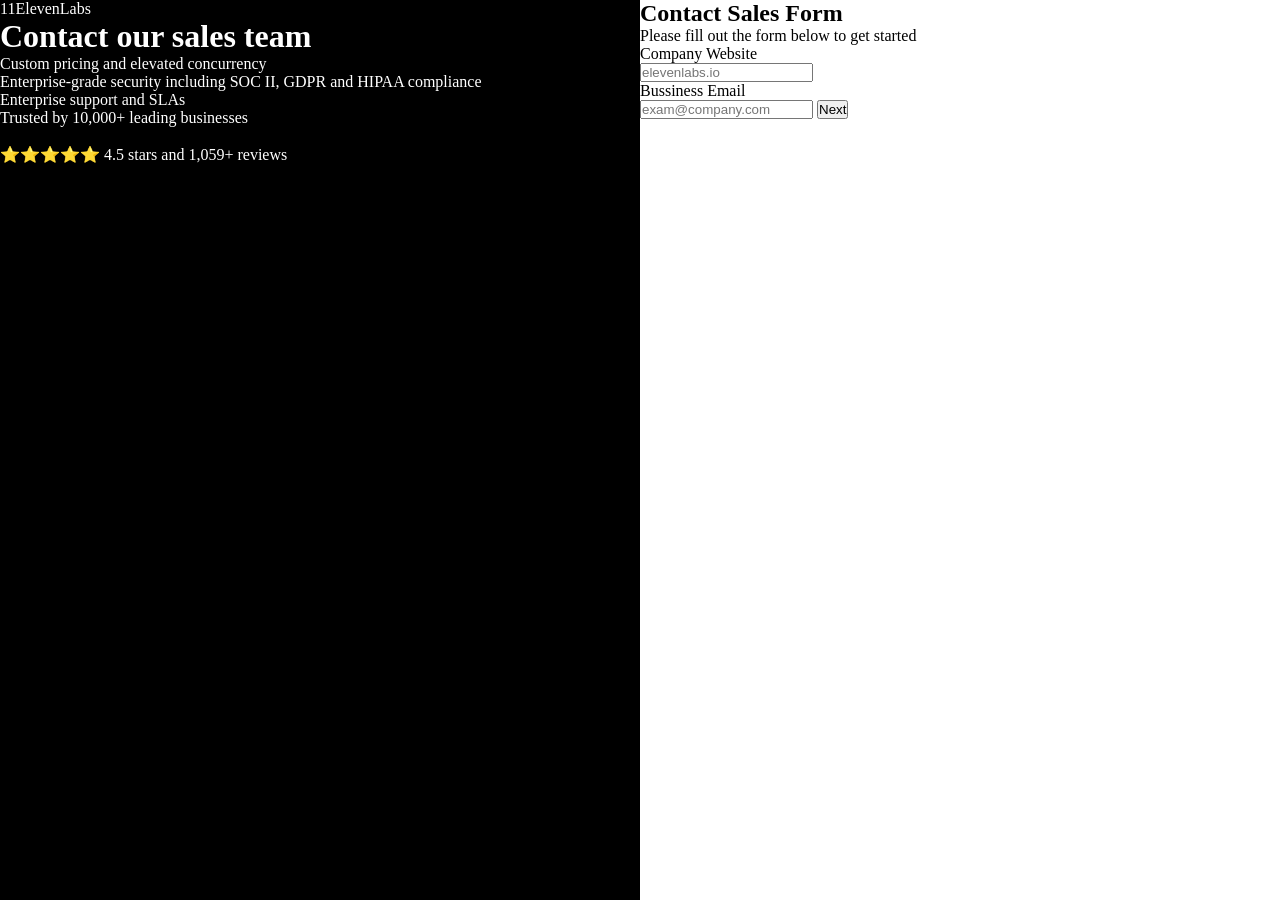
==== Week-1-HTML&CSS/Elevenlabs contact-sales form/index.html @ 8f6053b6 "Assignment-2 layout" ====
<!DOCTYPE html>
<html lang="en">
<head>
    <meta charset="UTF-8">
    <meta name="viewport" content="width=device-width, initial-scale=1.0">
    <title>Contact-Sales Atharv Awle</title>
    <link rel="stylesheet" href="/Week-1-HTML&CSS/Elevenlabs contact-sales form/styles.css">
</head>
<body>
    <div class="main">
        <div class="left">
            <div class="logo">
                <p>11ElevenLabs</p>
            </div>


            <div class="contact">
                <h1>Contact our sales team</h1>
                <p>Custom pricing and elevated concurrency</p>
                <p>Enterprise-grade security including SOC II, GDPR and HIPAA compliance</p>
                <p>Enterprise support and SLAs</p>
            </div>
            
            <div class="bot">
                <p>Trusted by 10,000+ leading businesses</p>

                <div class="partners">
                    <img src="https://elevenlabs.io/assets/contact-sales/cisco-white.svg" alt="">
                    <img src="https://elevenlabs.io/assets/contact-sales/deutsche-telekom-white.svg" alt="">
                    <img src="https://elevenlabs.io/assets/contact-sales/walt-disney-studios-white.svg" alt="">
                    <img src="https://elevenlabs.io/assets/contact-sales/nvidia-white.svg" alt="">
                    <img src="https://elevenlabs.io/assets/contact-sales/salesforce-white.svg" alt="">
                </div>

                <p>⭐️⭐️⭐️⭐️⭐️ 4.5 stars and 1,059+ reviews</p>
            </div>

            
        </div>

        <div class="right">
            <h2>Contact Sales Form</h2>
            <p>Please fill out the form below to get started</p>

            <p>Company Website</p>
            <input type="text" placeholder="elevenlabs.io">
            <p>Bussiness Email</p>
            <input type="email" placeholder="exam@company.com">


            <button>Next</button>
        </div>

    </div>
</body>
</html>
---- Week-1-HTML&CSS/Elevenlabs contact-sales form/styles.css ----
*{
    margin: 0;
    padding: 0;
    box-shadow: none;
}

.main{
    display: flex;
    min-height: 100vh;
}

.left{
    flex: 1;
    background-color: black;
    color: white;
}

.right{
    flex:1;
    background-color: white;
    color: black;
}
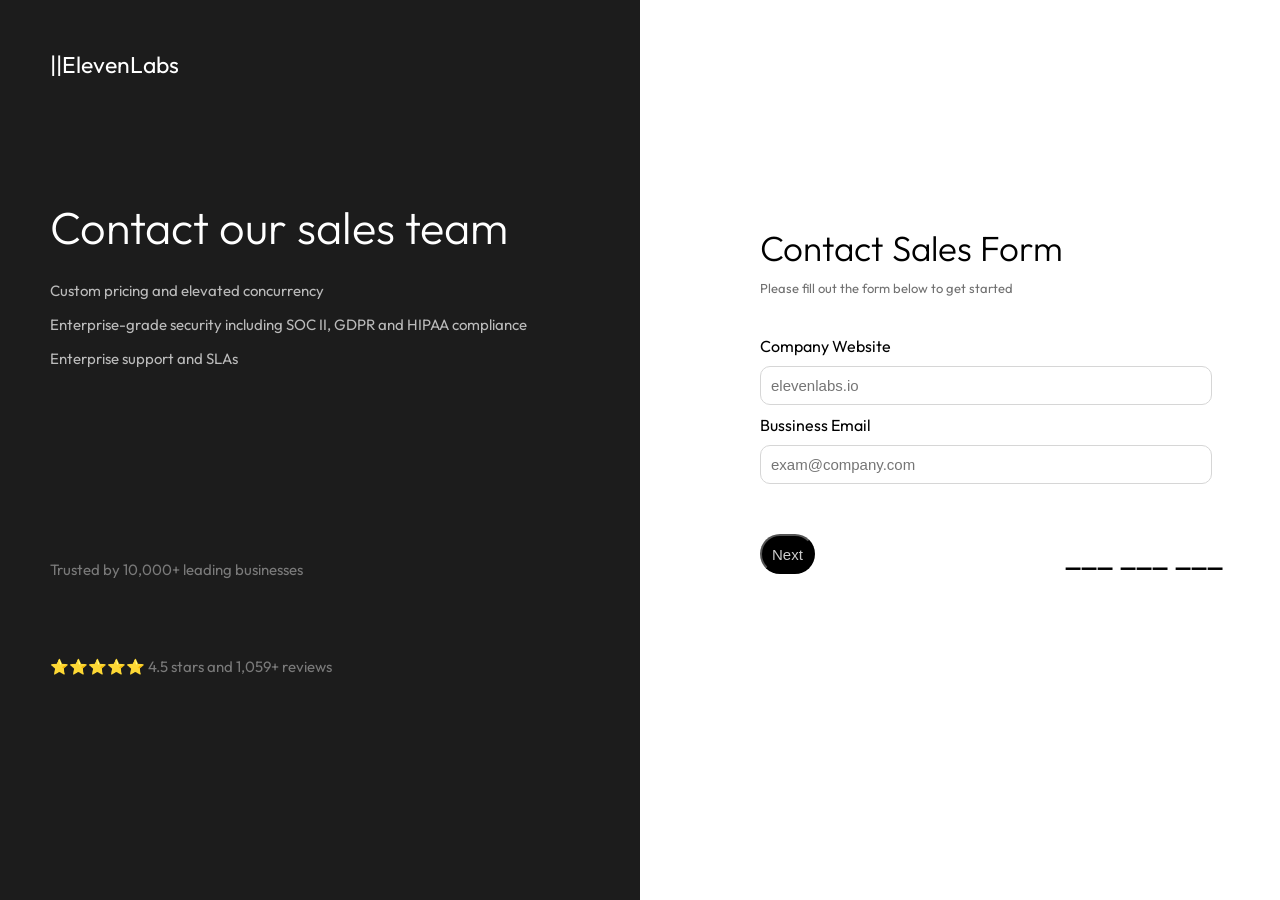
==== commit de424354: "Assignment-2 completed" ====
--- a/Week-1-HTML&CSS/Elevenlabs contact-sales form/index.html
+++ b/Week-1-HTML&CSS/Elevenlabs contact-sales form/index.html
@@ -4,13 +4,21 @@
     <meta charset="UTF-8">
     <meta name="viewport" content="width=device-width, initial-scale=1.0">
     <title>Contact-Sales Atharv Awle</title>
+
+    <!-- font -->
+     <link rel="preconnect" href="https://fonts.googleapis.com">
+<link rel="preconnect" href="https://fonts.gstatic.com" crossorigin>
+<link href="https://fonts.googleapis.com/css2?family=Outfit:wght@100..900&family=Playfair:ital,opsz,wght@0,5..1200,300..900;1,5..1200,300..900&family=Roboto+Condensed:ital,wght@0,100..900;1,100..900&family=Roboto:ital,wght@0,100..900;1,100..900&family=Space+Grotesk:wght@300..700&display=swap" rel="stylesheet">
+<link rel="preconnect" href="https://fonts.googleapis.com">
+<link rel="preconnect" href="https://fonts.gstatic.com" crossorigin>
+<link href="https://fonts.googleapis.com/css2?family=Outfit:wght@100..900&family=Playfair:ital,opsz,wght@0,5..1200,300..900;1,5..1200,300..900&family=Roboto+Condensed:ital,wght@0,100..900;1,100..900&family=Roboto:ital,wght@0,100..900;1,100..900&family=Space+Grotesk:wght@300..700&display=swap" rel="stylesheet">
     <link rel="stylesheet" href="/Week-1-HTML&CSS/Elevenlabs contact-sales form/styles.css">
 </head>
 <body>
     <div class="main">
         <div class="left">
             <div class="logo">
-                <p>11ElevenLabs</p>
+                <p>||ElevenLabs</p>
             </div>
 
 
@@ -39,16 +47,23 @@
         </div>
 
         <div class="right">
-            <h2>Contact Sales Form</h2>
-            <p>Please fill out the form below to get started</p>
+            <div>
+                <h2 class="conhed">Contact Sales Form</h2>
+                <p style="font-size: 13px; color:rgb(113, 113, 113);">Please fill out the form below to get started</p>
+            </div>
 
-            <p>Company Website</p>
-            <input type="text" placeholder="elevenlabs.io">
-            <p>Bussiness Email</p>
-            <input type="email" placeholder="exam@company.com">
+            <div>
+                <p>Company Website</p>
+                <input type="text" placeholder="elevenlabs.io">
+                <p>Bussiness Email</p>
+                <input type="email" placeholder="exam@company.com">
 
+            </div>
 
-            <button>Next</button>
+            <div style="display: flex;">
+                <button>Next</button>
+                <h1 style="margin-left: 250px; font-weight:400;">___ ___ ___</h1>
+            </div>
         </div>
 
     </div>
--- a/Week-1-HTML&CSS/Elevenlabs contact-sales form/styles.css
+++ b/Week-1-HTML&CSS/Elevenlabs contact-sales form/styles.css
@@ -2,6 +2,10 @@
     margin: 0;
     padding: 0;
     box-shadow: none;
+}
+
+body{
+    font-family: 'Outfit';
 }
 
 .main{
@@ -10,13 +14,81 @@
 }
 
 .left{
+    padding: 50px;
     flex: 1;
-    background-color: black;
+    display: flex;
+    flex-direction: column;
+    background-color: #1c1c1c;
     color: white;
 }
 
+.logo{
+    font-size: 23px;
+    margin-bottom: 20px;
+}
+
+.contact{
+    margin-top: 100px;
+}
+.contact h1{
+    font-size: 45px;
+    font-weight: 300;
+    margin-bottom: 25px;
+}
+.contact p{
+    padding-bottom: 15px;
+    font-size: 15px;
+    color: rgb(187, 187, 187);
+}
+
+.bot{
+    margin-top: 150px;
+}
+
+.bot p{
+    font-size: 15px;
+    color: rgb(122, 122, 122);
+    padding: 5% 0 5% 0;
+}
+
+.bot img{
+    padding:10px
+}
+
 .right{
+    padding-bottom: 100px;
+    margin-left: 100px;
     flex:1;
+    display: flex;
+    flex-direction: column;
+    justify-content: center;
     background-color: white;
     color: black;
-}+}
+
+.right div{
+    padding: 20px;
+}
+
+.conhed{
+    padding-bottom: 10px;
+    font-size: 35px;
+    font-weight: 300;
+}
+
+.right input{
+    font-size: 15px;
+    padding: 10px 250px 10px 10px;
+    margin: 10px 0px;
+    border-radius: 10px;
+    border: 1px solid rgb(214, 214, 214);
+}
+
+.right button{
+    color: rgb(204, 204, 204);
+    background-color: black;
+    font-size: 15px;
+    font-weight: 100;
+    padding: 5px 10px;
+    border-radius: 20px;
+}
